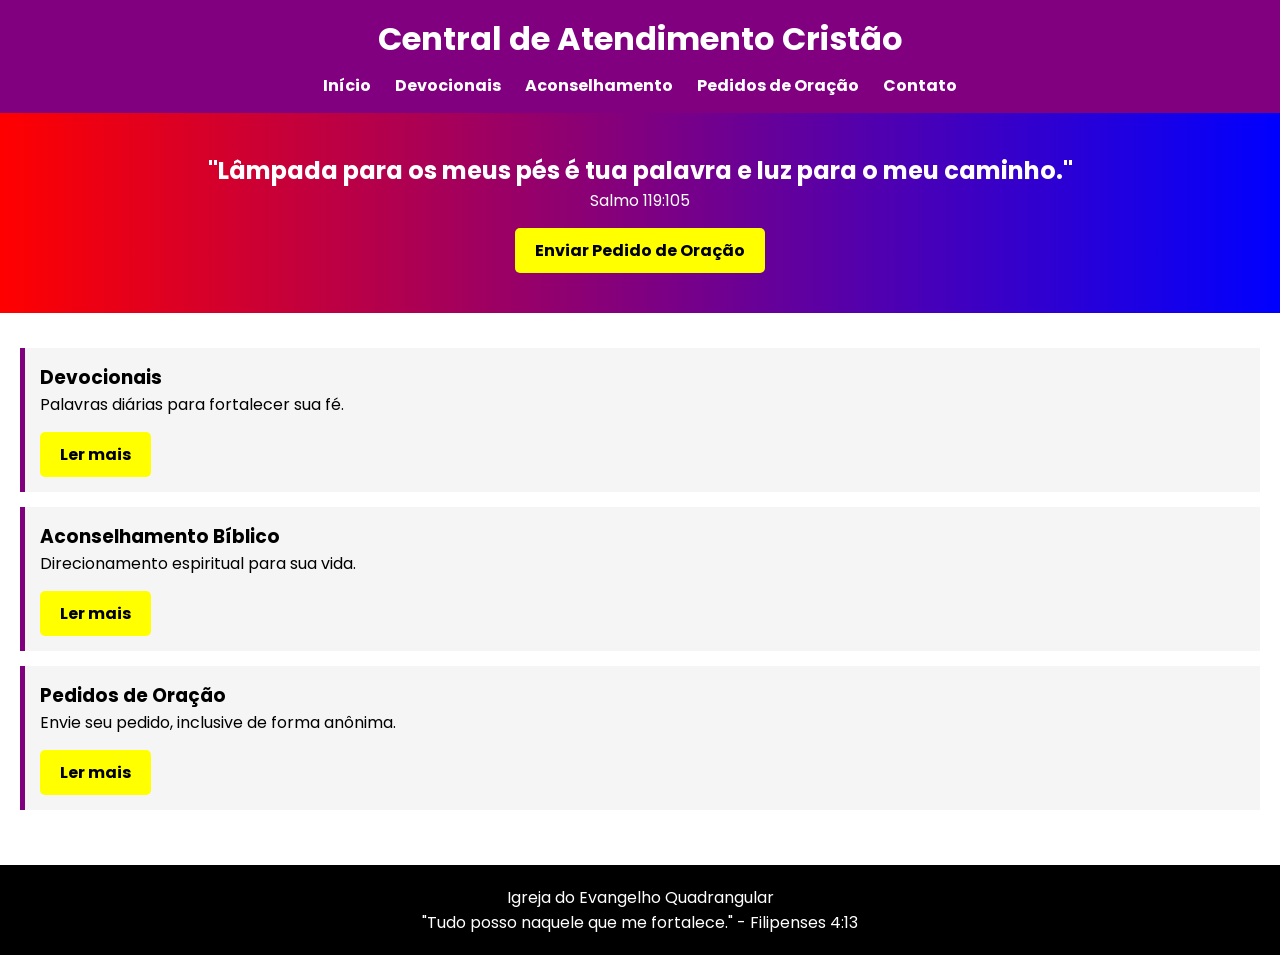
==== index.html @ e1ce6c6e "central de atendimento cristão" ====
<!DOCTYPE html>
<html lang="pt-br">
<head>
<meta charset="UTF-8">
<title>Central de Atendimento Cristão</title>
<link rel="stylesheet" href="style.css">
<link href="https://fonts.googleapis.com/css2?family=Poppins&display=swap" rel="stylesheet">
</head>

<body>

<header>
  <h1>Central de Atendimento Cristão</h1>
  <nav>
    <a href="index.html">Início</a>
    <a href="devocionais.html">Devocionais</a>
    <a href="aconselhamento.html">Aconselhamento</a>
    <a href="oracao.html">Pedidos de Oração</a>
    <a href="contato.html">Contato</a>
  </nav>
</header>

<section class="hero">
  <h2>"Lâmpada para os meus pés é tua palavra e luz para o meu caminho."</h2>
  <p>Salmo 119:105</p>
  <a href="oracao.html" class="btn">Enviar Pedido de Oração</a>
</section>

<div class="container">

  <div class="card">
    <h3>Devocionais</h3>
    <p>Palavras diárias para fortalecer sua fé.</p>
    <a href="devocionais.html" class="btn">Ler mais</a>
  </div>

  <div class="card">
    <h3>Aconselhamento Bíblico</h3>
    <p>Direcionamento espiritual para sua vida.</p>
    <a href="aconselhamento.html" class="btn">Ler mais</a>
  </div>

  <div class="card">
    <h3>Pedidos de Oração</h3>
    <p>Envie seu pedido, inclusive de forma anônima.</p>
    <a href="oracao.html" class="btn">Ler mais</a>
  </div>

</div>

<footer>
  <p>Igreja do Evangelho Quadrangular</p>
  <p>"Tudo posso naquele que me fortalece." - Filipenses 4:13</p>
</footer>

</body>
</html>
---- style.css ----
* {
  margin: 0;
  padding: 0;
  box-sizing: border-box;
  font-family: 'Poppins', sans-serif;
}

body {
  background-color: #ffffff;
  color: #000;
}

header {
  background: purple;
  padding: 15px;
  text-align: center;
}

header h1 {
  color: white;
}

nav {
  margin-top: 10px;
}

nav a {
  color: white;
  margin: 0 10px;
  text-decoration: none;
  font-weight: bold;
}

nav a:hover {
  text-decoration: underline;
}

.container {
  padding: 20px;
}

.hero {
  background: linear-gradient(to right, red, purple, blue);
  color: white;
  padding: 40px 20px;
  text-align: center;
}

.btn {
  display: inline-block;
  background: yellow;
  color: black;
  padding: 10px 20px;
  margin-top: 15px;
  text-decoration: none;
  font-weight: bold;
  border-radius: 5px;
}

.btn:hover {
  background: gold;
}

.card {
  background: #f5f5f5;
  padding: 15px;
  margin: 15px 0;
  border-left: 5px solid purple;
}

footer {
  background: black;
  color: white;
  text-align: center;
  padding: 20px;
  margin-top: 20px;
}

/* Responsivo */
@media (max-width: 768px) {
  nav {
    display: flex;
    flex-direction: column;
  }

  nav a {
    margin: 5px 0;
  }
}
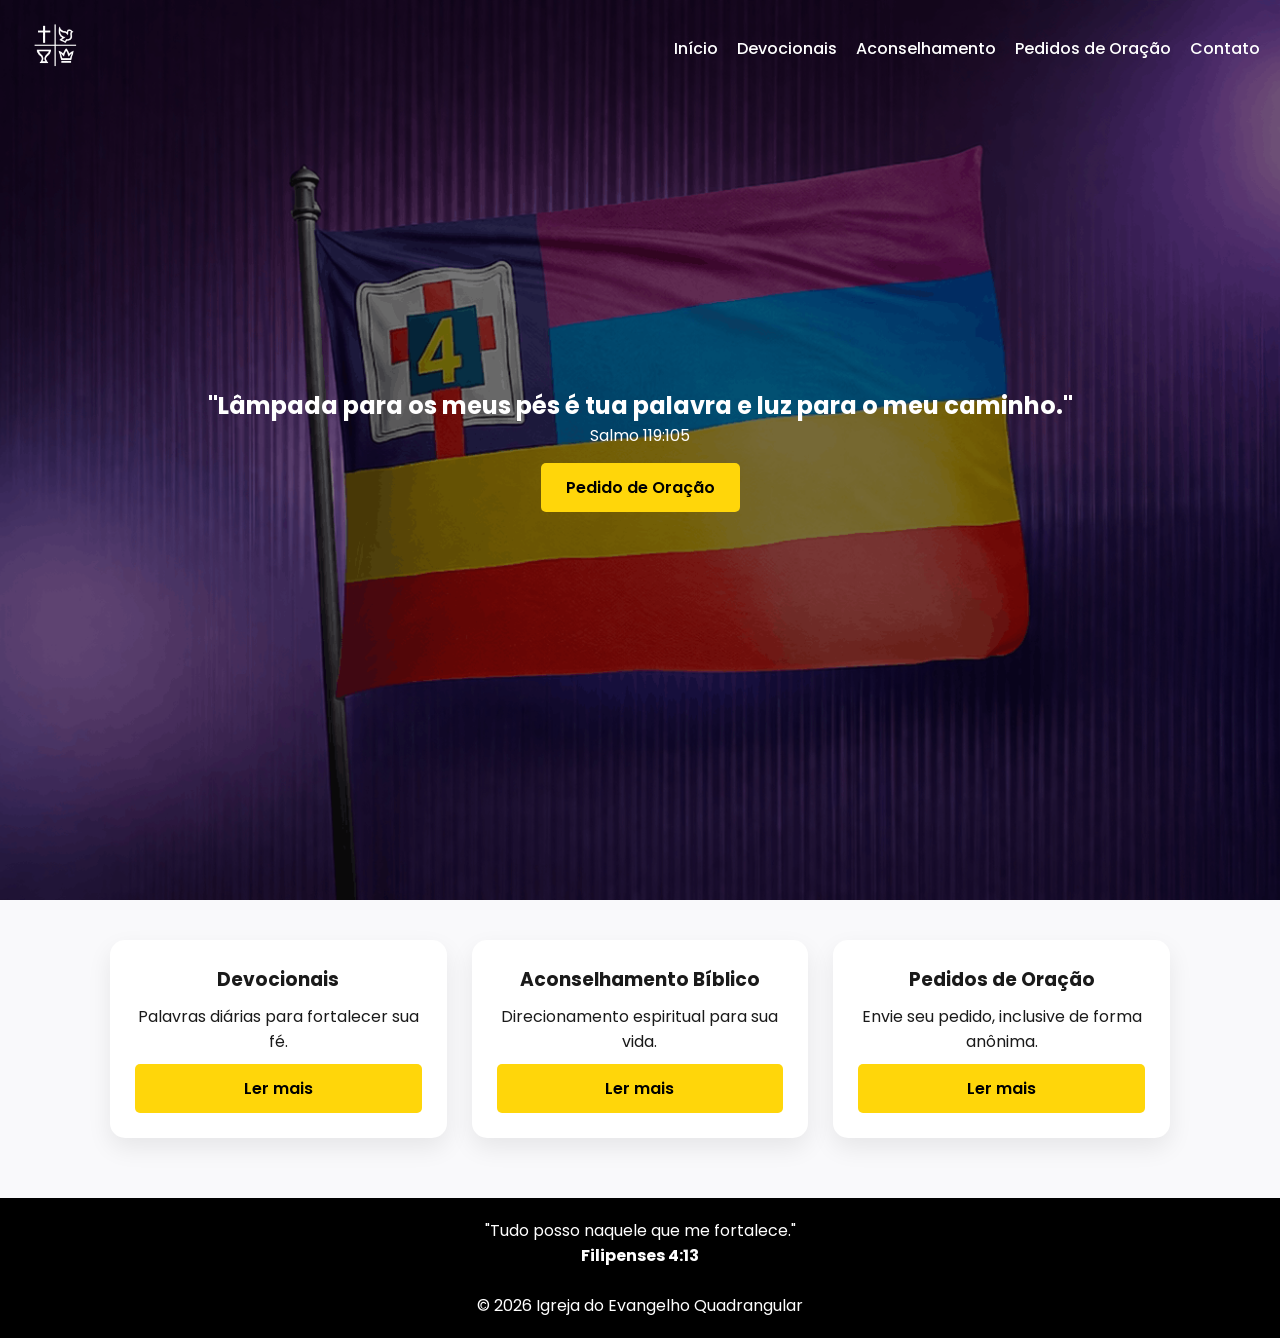
==== commit 743ef21d: "atualização" ====
--- a/index.html
+++ b/index.html
@@ -10,7 +10,11 @@
 <body>
 
 <header>
-  <h1>Central de Atendimento Cristão</h1>
+  <div class="logo">
+    <a href="index.html">
+      <img src="imagens/logo-quadrangular.png" alt="Logo da Igreja">
+    </a>
+</div>
   <nav>
     <a href="index.html">Início</a>
     <a href="devocionais.html">Devocionais</a>
@@ -23,34 +27,45 @@
 <section class="hero">
   <h2>"Lâmpada para os meus pés é tua palavra e luz para o meu caminho."</h2>
   <p>Salmo 119:105</p>
-  <a href="oracao.html" class="btn">Enviar Pedido de Oração</a>
+  <a href="oracao.html" class="btn">Pedido de Oração</a>
 </section>
 
 <div class="container">
 
-  <div class="card">
-    <h3>Devocionais</h3>
-    <p>Palavras diárias para fortalecer sua fé.</p>
-    <a href="devocionais.html" class="btn">Ler mais</a>
-  </div>
+  <div class="cards">
 
-  <div class="card">
-    <h3>Aconselhamento Bíblico</h3>
-    <p>Direcionamento espiritual para sua vida.</p>
-    <a href="aconselhamento.html" class="btn">Ler mais</a>
-  </div>
+    <div class="card">
+      <h3>Devocionais</h3>
+      <p>Palavras diárias para fortalecer sua fé.</p>
+      <a href="devocionais.html" class="btn">Ler mais</a>
+    </div>
 
-  <div class="card">
-    <h3>Pedidos de Oração</h3>
-    <p>Envie seu pedido, inclusive de forma anônima.</p>
-    <a href="oracao.html" class="btn">Ler mais</a>
+    <div class="card">
+      <h3>Aconselhamento Bíblico</h3>
+      <p>Direcionamento espiritual para sua vida.</p>
+      <a href="aconselhamento.html" class="btn">Ler mais</a>
+    </div>
+
+    <div class="card">
+      <h3>Pedidos de Oração</h3>
+      <p>Envie seu pedido, inclusive de forma anônima.</p>
+      <a href="oracao.html" class="btn">Ler mais</a>
+    </div>
+
   </div>
 
 </div>
 
 <footer>
-  <p>Igreja do Evangelho Quadrangular</p>
-  <p>"Tudo posso naquele que me fortalece." - Filipenses 4:13</p>
+  <div class="footer-col">
+      <p>"Tudo posso naquele que me fortalece." <br><strong>Filipenses 4:13</strong></p>
+    </div>
+</div>
+<br>
+
+  <div class="footer-bottom">
+    <p>© 2026 Igreja do Evangelho Quadrangular</p>
+  </div>
 </footer>
 
 </body>
--- a/style.css
+++ b/style.css
@@ -1,3 +1,13 @@
+@charset "UTF-8";
+
+:root {
+  --cor-primaria: #6C3BFF;
+  --cor-secundaria: #9D4EDD;
+  --cor-fundo: #F9F9FB;
+  --cor-texto: #1A1A1A;
+  --cor-branco: #FFFFFF;
+  --cor-destaque: #FFD60A;
+}
 * {
   margin: 0;
   padding: 0;
@@ -6,49 +16,94 @@
 }
 
 body {
-  background-color: #ffffff;
-  color: #000;
+  background-color: var(--cor-fundo);
+  color: var(--cor-texto);
+}
+
+.topo {
+  background: linear-gradient(135deg, var(--cor-primaria), var(--cor-secundaria));
+  color: white;
+  text-align: center;
+  padding: 80px 20px 40px;
+}
+
+.header-interno {
+  position: relative;
+  background: var(--cor-primaria);
+  color: white;
 }
 
 header {
-  background: purple;
-  padding: 15px;
-  text-align: center;
-}
-
-header h1 {
-  color: white;
+  position: absolute;
+  top: 0;
+  width: 100%;
+  padding: 10px 20px;
+
+  display: flex;
+  justify-content: space-between;
+  align-items: center;
+
+  background: transparent;
+  color: white;
+  z-index: 3;
+}
+
+
+.logo img {
+  height: 70px;
+  object-fit: contain;
+  filter: brightness(0) invert(1);
 }
 
 nav {
   margin-top: 10px;
+  position: relative;
+  top: -5px;
 }
 
 nav a {
   color: white;
-  margin: 0 10px;
+  margin-left: 15px;
   text-decoration: none;
-  font-weight: bold;
+  font-weight: 500;
+  transition: 0.3s;
 }
 
 nav a:hover {
-  text-decoration: underline;
-}
-
-.container {
-  padding: 20px;
-}
+  color: #FFD60A;
+}
+
+
 
 .hero {
-  background: linear-gradient(to right, red, purple, blue);
-  color: white;
-  padding: 40px 20px;
-  text-align: center;
+  height: 100vh;
+  background: url('imagens/cabecalho.png') center/cover no-repeat;
+  display: flex;
+  flex-direction: column;
+  justify-content: center;
+  align-items: center;
+  text-align: center;
+  position: relative;
+  color: white;
+}
+
+.hero::after {
+  content: "";
+  position: absolute;
+  inset: 0;
+  background: rgba(0, 0, 0, 0.5);
+}
+
+.hero h2,
+.hero p,
+.hero .btn {
+  position: relative;
+  z-index: 2;
 }
 
 .btn {
   display: inline-block;
-  background: yellow;
+  background: var(--cor-destaque);
   color: black;
   padding: 10px 20px;
   margin-top: 15px;
@@ -61,11 +116,75 @@
   background: gold;
 }
 
+.container {
+  max-width: 1100px;
+  margin: auto;
+  padding: 40px 20px;
+}
+
 .card {
-  background: #f5f5f5;
-  padding: 15px;
-  margin: 15px 0;
-  border-left: 5px solid purple;
+  background: white;
+  padding: 25px;
+  border-radius: 15px;
+  text-align: center;
+
+  display: flex;
+  flex-direction: column;
+  justify-content: space-between; /* SEGREDO 🔥 */
+
+  height: 100%;
+  box-shadow: 0 10px 25px rgba(0, 0, 0, 0.08);
+}
+
+.card .btn {
+  margin-top: auto;
+}
+
+.btn {
+  display: inline-block;
+  background: #FFD60A;
+  color: #000;
+  padding: 12px 25px;
+  margin-top: 15px;
+  text-decoration: none;
+  font-weight: 600;
+
+  position: relative;
+  overflow: hidden;
+
+  transition: all 0.3s ease;
+}
+
+.btn:hover {
+  transform: translateY(-3px);
+  background: #ffc300;
+  box-shadow: 0 10px 20px rgba(0,0,0,0.2);
+}
+
+.btn::after {
+  content: "";
+  position: absolute;
+  top: 0;
+  left: -100%;
+  width: 100%;
+  height: 100%;
+  background: linear-gradient(120deg, transparent, rgba(255,255,255,0.6), transparent);
+  transition: 0.5s;
+}
+
+.btn:hover::after {
+  left: 100%;
+}
+
+.card p {
+  margin: 10px 0;
+}
+
+.cards {
+  display: grid;
+  grid-template-columns: repeat(3, 1fr);
+  gap: 25px;
+  
 }
 
 footer {
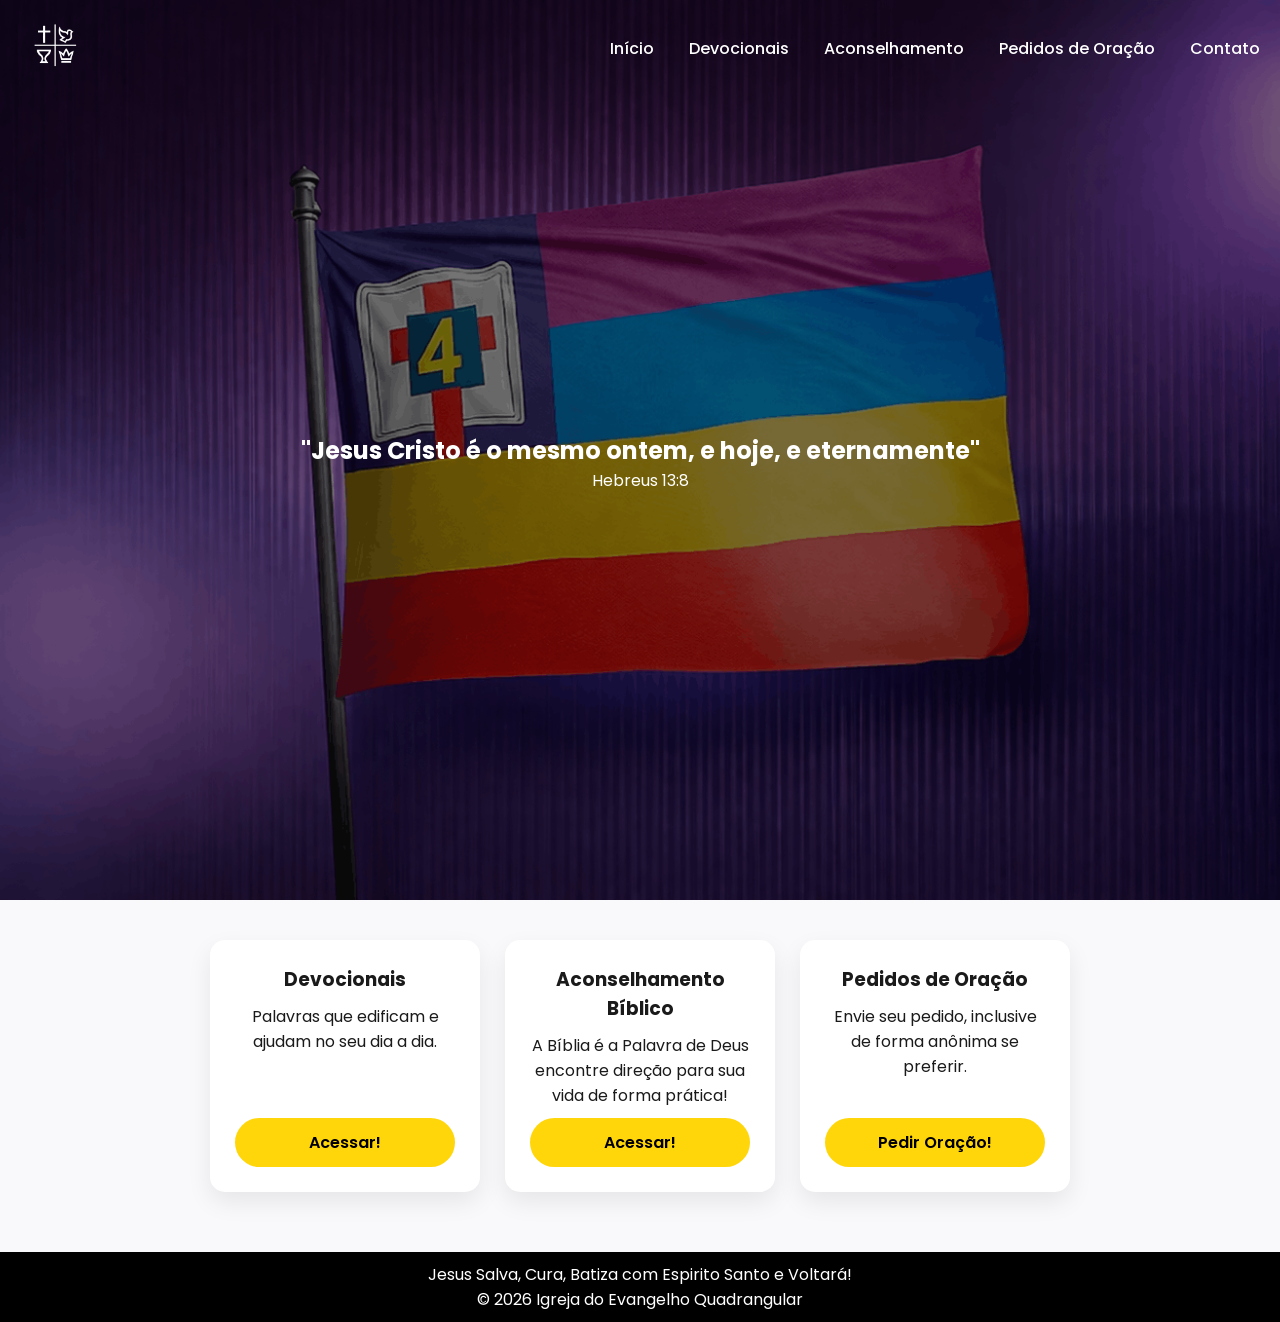
==== commit abb550db: "atualização" ====
--- a/index.html
+++ b/index.html
@@ -25,9 +25,10 @@
 </header>
 
 <section class="hero">
-  <h2>"Lâmpada para os meus pés é tua palavra e luz para o meu caminho."</h2>
-  <p>Salmo 119:105</p>
-  <a href="oracao.html" class="btn">Pedido de Oração</a>
+  <br>
+  <h2>"Jesus Cristo é o mesmo ontem, e hoje, e eternamente"</h2>
+  <p>Hebreus 13:8</p>
+  <!--<a href="oracao.html" class="btn">Pedido de Oração</a>-->
 </section>
 
 <div class="container">
@@ -36,20 +37,20 @@
 
     <div class="card">
       <h3>Devocionais</h3>
-      <p>Palavras diárias para fortalecer sua fé.</p>
-      <a href="devocionais.html" class="btn">Ler mais</a>
+      <p>Palavras que edificam e ajudam no seu dia a dia.</p>
+      <a href="devocionais.html" class="btn">Acessar!</a>
     </div>
 
     <div class="card">
       <h3>Aconselhamento Bíblico</h3>
-      <p>Direcionamento espiritual para sua vida.</p>
-      <a href="aconselhamento.html" class="btn">Ler mais</a>
+      <p>A Bíblia é a Palavra de Deus encontre direção para sua vida de forma prática!</p>
+      <a href="aconselhamento.html" class="btn">Acessar!</a>
     </div>
 
     <div class="card">
       <h3>Pedidos de Oração</h3>
-      <p>Envie seu pedido, inclusive de forma anônima.</p>
-      <a href="oracao.html" class="btn">Ler mais</a>
+      <p>Envie seu pedido, inclusive de forma anônima se preferir.</p>
+      <a href="oracao.html" class="btn">Pedir Oração!</a>
     </div>
 
   </div>
@@ -58,14 +59,9 @@
 
 <footer>
   <div class="footer-col">
-      <p>"Tudo posso naquele que me fortalece." <br><strong>Filipenses 4:13</strong></p>
+      <p>Jesus Salva, Cura, Batiza com Espirito Santo e Voltará!</p>
+      <p>© 2026 Igreja do Evangelho Quadrangular</p>
     </div>
-</div>
-<br>
-
-  <div class="footer-bottom">
-    <p>© 2026 Igreja do Evangelho Quadrangular</p>
-  </div>
 </footer>
 
 </body>
--- a/style.css
+++ b/style.css
@@ -1,5 +1,6 @@
 @charset "UTF-8";
 
+/* ================= CORES ================= */
 :root {
   --cor-primaria: #6C3BFF;
   --cor-secundaria: #9D4EDD;
@@ -8,6 +9,8 @@
   --cor-branco: #FFFFFF;
   --cor-destaque: #FFD60A;
 }
+
+/* ================= RESET ================= */
 * {
   margin: 0;
   padding: 0;
@@ -20,20 +23,8 @@
   color: var(--cor-texto);
 }
 
-.topo {
-  background: linear-gradient(135deg, var(--cor-primaria), var(--cor-secundaria));
-  color: white;
-  text-align: center;
-  padding: 80px 20px 40px;
-}
-
-.header-interno {
-  position: relative;
-  background: var(--cor-primaria);
-  color: white;
-}
-
-header {
+/* ================= HEADER ================= */
+header{
   position: absolute;
   top: 0;
   width: 100%;
@@ -47,7 +38,6 @@
   color: white;
   z-index: 3;
 }
-
 
 .logo img {
   height: 70px;
@@ -56,9 +46,9 @@
 }
 
 nav {
-  margin-top: 10px;
-  position: relative;
-  top: -5px;
+  display: flex;
+  align-items: center;
+  gap: 20px; /*melhor que margin */
 }
 
 nav a {
@@ -70,18 +60,19 @@
 }
 
 nav a:hover {
-  color: #FFD60A;
-}
-
-
-
+  color: var(--cor-destaque);
+}
+
+/* ================= HERO (HOME) ================= */
 .hero {
   height: 100vh;
   background: url('imagens/cabecalho.png') center/cover no-repeat;
+
   display: flex;
   flex-direction: column;
   justify-content: center;
   align-items: center;
+
   text-align: center;
   position: relative;
   color: white;
@@ -101,25 +92,79 @@
   z-index: 2;
 }
 
-.btn {
-  display: inline-block;
-  background: var(--cor-destaque);
-  color: black;
-  padding: 10px 20px;
-  margin-top: 15px;
-  text-decoration: none;
-  font-weight: bold;
-  border-radius: 5px;
-}
-
-.btn:hover {
-  background: gold;
-}
-
+/* ================= TOPO DAS PÁGINAS ================= */
+.topo-devocional,
+.topo-aconselhamento,
+.topo-oracao,
+.topo-contato {
+  height: 100vh;
+
+  display: flex;
+  flex-direction: column;
+  justify-content: center;
+  align-items: center;
+
+  text-align: center;
+  color: white;
+  position: relative;
+}
+
+/* imagens individuais */
+.topo-devocional {
+  background: url('imagens/cruz.png') center 35% / cover no-repeat;
+}
+
+.topo-aconselhamento {
+  background: url('imagens/pomba.png') center 33% / cover no-repeat;
+}
+
+.topo-oracao {
+  background: url('imagens/calice.png') center 60% / cover no-repeat;
+}
+
+.topo-contato {
+  background: url('imagens/coroa.png') center 80% / cover no-repeat;
+}
+
+/* overlay padrão */
+.topo-devocional::after,
+.topo-aconselhamento::after,
+.topo-oracao::after,
+.topo-contato::after {
+  content: "";
+  position: absolute;
+  inset: 0;
+  background: rgba(0, 0, 0, 0.678);
+}
+
+/* texto por cima */
+.topo-devocional h1,
+.topo-devocional p,
+.topo-aconselhamento h1,
+.topo-aconselhamento p,
+.topo-oracao h1,
+.topo-oracao p,
+.topo-contato h1,
+.topo-contato p {
+  position: relative;
+  z-index: 2;
+}
+
+/* ================= CONTAINER ================= */
 .container {
-  max-width: 1100px;
+  max-width: 900px;
   margin: auto;
   padding: 40px 20px;
+}
+
+
+
+
+/* ================= CARDS ================= */
+.cards {
+  display: grid;
+  grid-template-columns: repeat(3, 1fr);
+  gap: 25px;
 }
 
 .card {
@@ -130,24 +175,34 @@
 
   display: flex;
   flex-direction: column;
-  justify-content: space-between; /* SEGREDO 🔥 */
+  justify-content: space-between;
 
   height: 100%;
   box-shadow: 0 10px 25px rgba(0, 0, 0, 0.08);
 }
 
+.card p {
+  margin: 10px 0;
+}
+
 .card .btn {
   margin-top: auto;
 }
 
+.oracao-conteudo,.contato-conteudo {
+  text-align: center;
+}
+
+/* ================= BOTÃO ================= */
 .btn {
   display: inline-block;
-  background: #FFD60A;
+  background: var(--cor-destaque);
   color: #000;
   padding: 12px 25px;
   margin-top: 15px;
   text-decoration: none;
   font-weight: 600;
+  border-radius: 30px;
 
   position: relative;
   overflow: hidden;
@@ -176,26 +231,16 @@
   left: 100%;
 }
 
-.card p {
-  margin: 10px 0;
-}
-
-.cards {
-  display: grid;
-  grid-template-columns: repeat(3, 1fr);
-  gap: 25px;
-  
-}
-
+/* ================= FOOTER ================= */
 footer {
   background: black;
   color: white;
   text-align: center;
-  padding: 20px;
+  padding: 10px;
   margin-top: 20px;
 }
 
-/* Responsivo */
+/* ================= RESPONSIVO ================= */
 @media (max-width: 768px) {
   nav {
     display: flex;
@@ -205,4 +250,8 @@
   nav a {
     margin: 5px 0;
   }
+
+  .cards {
+    grid-template-columns: 1fr;
+  }
 }
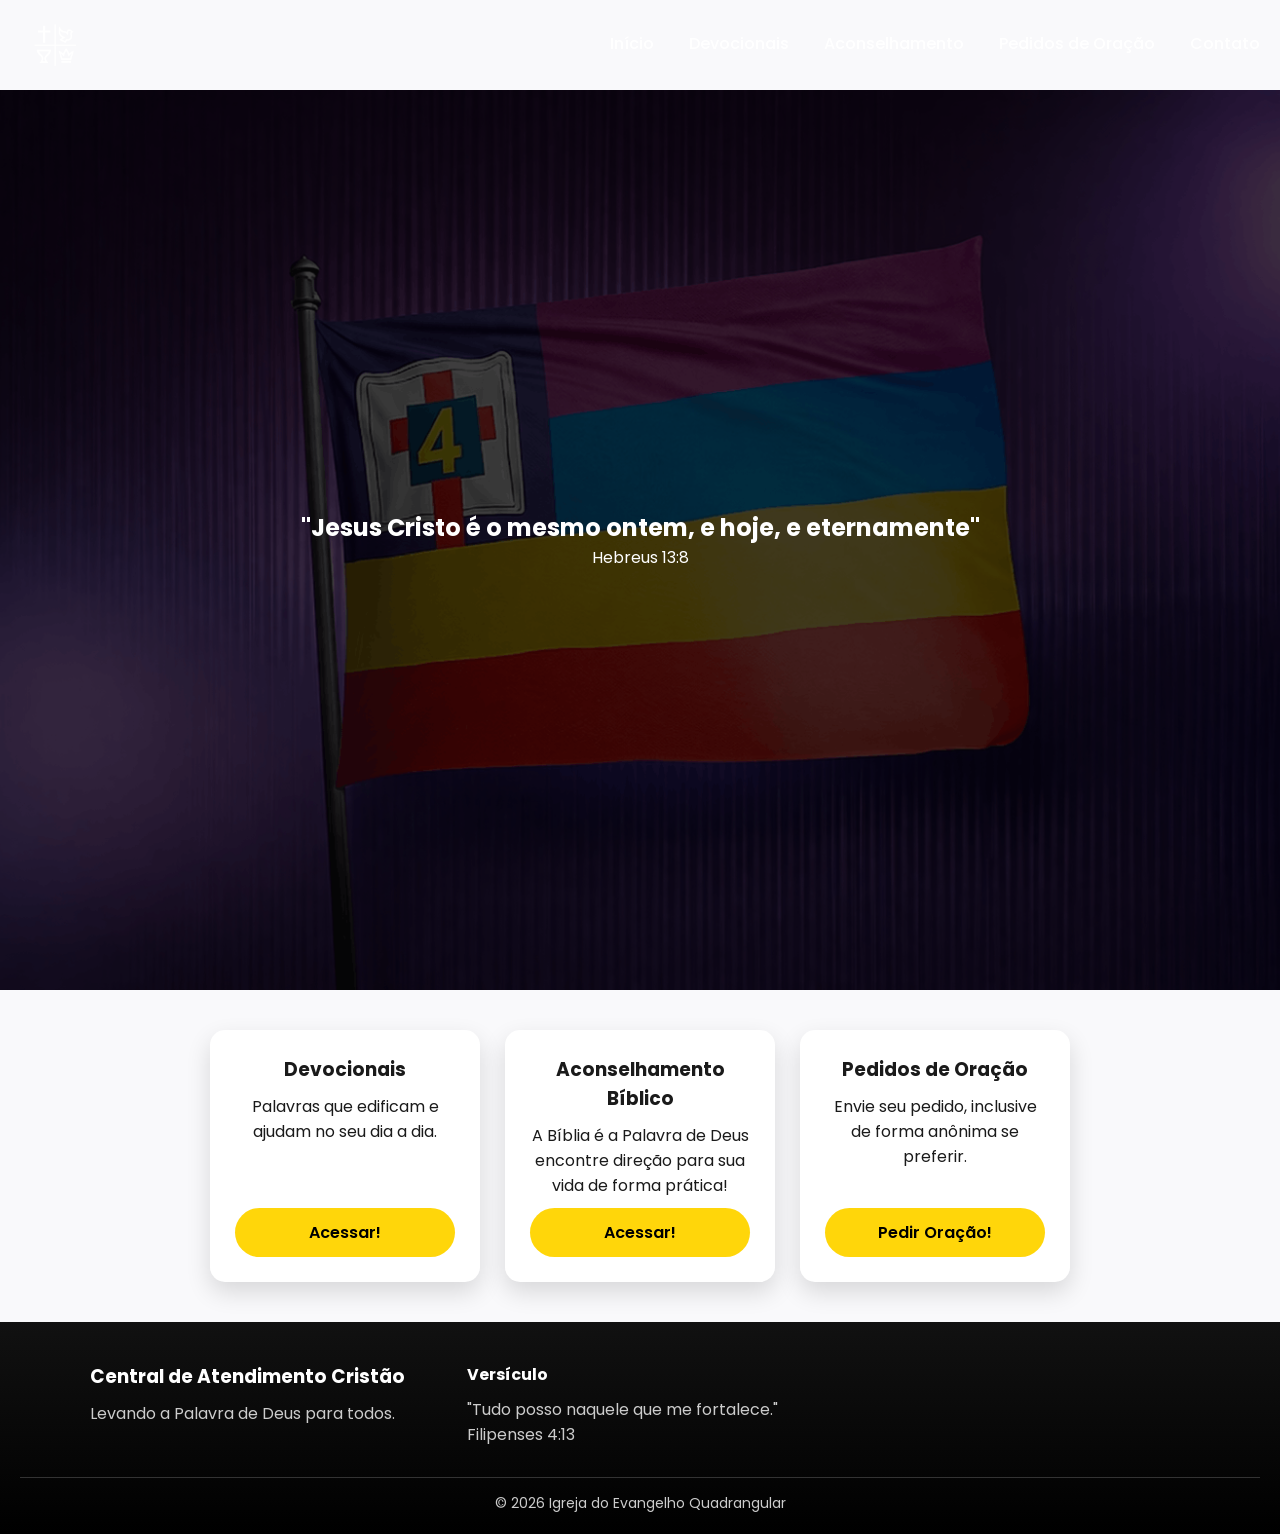
==== commit 0153aa94: "atualização" ====
--- a/index.html
+++ b/index.html
@@ -7,14 +7,14 @@
 <link href="https://fonts.googleapis.com/css2?family=Poppins&display=swap" rel="stylesheet">
 </head>
 
-<body>
+<body class="pagina-home">
 
 <header>
   <div class="logo">
     <a href="index.html">
       <img src="imagens/logo-quadrangular.png" alt="Logo da Igreja">
     </a>
-</div>
+  </div>
   <nav>
     <a href="index.html">Início</a>
     <a href="devocionais.html">Devocionais</a>
@@ -25,14 +25,13 @@
 </header>
 
 <section class="hero">
-  <br>
-  <h2>"Jesus Cristo é o mesmo ontem, e hoje, e eternamente"</h2>
-  <p>Hebreus 13:8</p>
-  <!--<a href="oracao.html" class="btn">Pedido de Oração</a>-->
+  <div class="topo-texto">
+    <h2>"Jesus Cristo é o mesmo ontem, e hoje, e eternamente"</h2>
+    <p>Hebreus 13:8</p>
+  </div>
 </section>
 
 <div class="container">
-
   <div class="cards">
 
     <div class="card">
@@ -54,15 +53,29 @@
     </div>
 
   </div>
-
 </div>
 
-<footer>
-  <div class="footer-col">
-      <p>Jesus Salva, Cura, Batiza com Espirito Santo e Voltará!</p>
-      <p>© 2026 Igreja do Evangelho Quadrangular</p>
+<footer class="footer">
+
+  <div class="footer-container">
+
+    <div class="footer-col">
+      <h3>Central de Atendimento Cristão</h3>
+      <p>Levando a Palavra de Deus para todos.</p>
     </div>
-</footer>
+
+    <div class="footer-col">
+      <h4>Versículo</h4>
+      <p>"Tudo posso naquele que me fortalece." <br> Filipenses 4:13</p>
+    </div>
+
+  </div>
+
+  <div class="footer-bottom">
+    <p>© 2026 Igreja do Evangelho Quadrangular</p>
+
+    </footer>
+
 
 </body>
 </html>
--- a/style.css
+++ b/style.css
@@ -21,6 +21,7 @@
 body {
   background-color: var(--cor-fundo);
   color: var(--cor-texto);
+  padding-top: 90px; /* Header fixo */
 }
 
 /* ================= HEADER ================= */
@@ -29,11 +30,9 @@
   top: 0;
   width: 100%;
   padding: 10px 20px;
-
   display: flex;
   justify-content: space-between;
   align-items: center;
-
   background: transparent;
   color: white;
   z-index: 3;
@@ -48,7 +47,9 @@
 nav {
   display: flex;
   align-items: center;
-  gap: 20px; /*melhor que margin */
+  gap: 20px;
+  position: relative;
+  top: -5px;
 }
 
 nav a {
@@ -63,70 +64,23 @@
   color: var(--cor-destaque);
 }
 
-/* ================= HERO (HOME) ================= */
-.hero {
-  height: 100vh;
-  background: url('imagens/cabecalho.png') center/cover no-repeat;
-
-  display: flex;
-  flex-direction: column;
-  justify-content: center;
-  align-items: center;
-
-  text-align: center;
-  position: relative;
-  color: white;
-}
-
-.hero::after {
-  content: "";
-  position: absolute;
-  inset: 0;
-  background: rgba(0, 0, 0, 0.5);
-}
-
-.hero h2,
-.hero p,
-.hero .btn {
-  position: relative;
-  z-index: 2;
-}
-
-/* ================= TOPO DAS PÁGINAS ================= */
+/* ================= HERO / TOPO ================= */
+.hero,
 .topo-devocional,
 .topo-aconselhamento,
 .topo-oracao,
 .topo-contato {
   height: 100vh;
-
   display: flex;
   flex-direction: column;
   justify-content: center;
   align-items: center;
-
-  text-align: center;
-  color: white;
-  position: relative;
-}
-
-/* imagens individuais */
-.topo-devocional {
-  background: url('imagens/cruz.png') center 35% / cover no-repeat;
-}
-
-.topo-aconselhamento {
-  background: url('imagens/pomba.png') center 33% / cover no-repeat;
-}
-
-.topo-oracao {
-  background: url('imagens/calice.png') center 60% / cover no-repeat;
-}
-
-.topo-contato {
-  background: url('imagens/coroa.png') center 80% / cover no-repeat;
-}
-
-/* overlay padrão */
+  text-align: center;
+  position: relative;
+  color: white;
+}
+
+.hero::after,
 .topo-devocional::after,
 .topo-aconselhamento::after,
 .topo-oracao::after,
@@ -134,21 +88,20 @@
   content: "";
   position: absolute;
   inset: 0;
-  background: rgba(0, 0, 0, 0.678);
-}
-
-/* texto por cima */
-.topo-devocional h1,
-.topo-devocional p,
-.topo-aconselhamento h1,
-.topo-aconselhamento p,
-.topo-oracao h1,
-.topo-oracao p,
-.topo-contato h1,
-.topo-contato p {
+  background: rgba(0, 0, 0, 0.733);
+}
+
+.topo-texto {
   position: relative;
   z-index: 2;
 }
+
+/* Backgrounds específicos */
+.hero { background: url('imagens/cabecalho.png') center/cover no-repeat; }
+.topo-devocional { background: url('imagens/cruz.png') center 35% / cover no-repeat; }
+.topo-aconselhamento { background: url('imagens/pomba.png') center 33% / cover no-repeat; }
+.topo-oracao { background: url('imagens/calice.png') center 60% / cover no-repeat; }
+.topo-contato { background: url('imagens/coroa.png') center 80% / cover no-repeat; }
 
 /* ================= CONTAINER ================= */
 .container {
@@ -157,14 +110,12 @@
   padding: 40px 20px;
 }
 
-
-
-
 /* ================= CARDS ================= */
 .cards {
   display: grid;
   grid-template-columns: repeat(3, 1fr);
   gap: 25px;
+  
 }
 
 .card {
@@ -172,13 +123,22 @@
   padding: 25px;
   border-radius: 15px;
   text-align: center;
-
+  box-shadow: 0 10px 25px rgba(0, 0, 0, 0.137);
+  transition: 0.3s;
   display: flex;
   flex-direction: column;
-  justify-content: space-between;
-
+  justify-content: space-between; 
   height: 100%;
-  box-shadow: 0 10px 25px rgba(0, 0, 0, 0.08);
+}
+
+.card:hover {
+  transform: translateY(-5px);
+}
+
+@media (max-width: 900px) {
+  .cards {
+    grid-template-columns: 1fr;
+  }
 }
 
 .card p {
@@ -189,7 +149,8 @@
   margin-top: auto;
 }
 
-.oracao-conteudo,.contato-conteudo {
+.oracao-conteudo,
+.contato-conteudo {
   text-align: center;
 }
 
@@ -203,10 +164,8 @@
   text-decoration: none;
   font-weight: 600;
   border-radius: 30px;
-
   position: relative;
   overflow: hidden;
-
   transition: all 0.3s ease;
 }
 
@@ -231,27 +190,40 @@
   left: 100%;
 }
 
-/* ================= FOOTER ================= */
-footer {
-  background: black;
-  color: white;
-  text-align: center;
-  padding: 10px;
-  margin-top: 20px;
-}
-
-/* ================= RESPONSIVO ================= */
+.footer {
+  background: #111;
+  color: #ccc;
+  padding: 40px 20px 20px;
+  background: linear-gradient(180deg, #111, #000);
+}
+
+.footer-container {
+  max-width: 1100px;
+  margin: auto;
+  display: grid;
+  grid-template-columns: repeat(3, 1fr);
+  gap: 30px;
+
+}
+
+.footer-col h3,
+.footer-col h4 {
+  color: white;
+  margin-bottom: 10px;
+}
+
+.footer-bottom {
+  text-align: center;
+  margin-top: 30px;
+  border-top: 1px solid #333;
+  padding-top: 15px;
+  font-size: 14px;
+}
+
 @media (max-width: 768px) {
-  nav {
-    display: flex;
-    flex-direction: column;
+  .footer-container {
+    grid-template-columns: 1fr;
+    text-align: center;
   }
-
-  nav a {
-    margin: 5px 0;
-  }
-
-  .cards {
-    grid-template-columns: 1fr;
-  }
-}+}
+
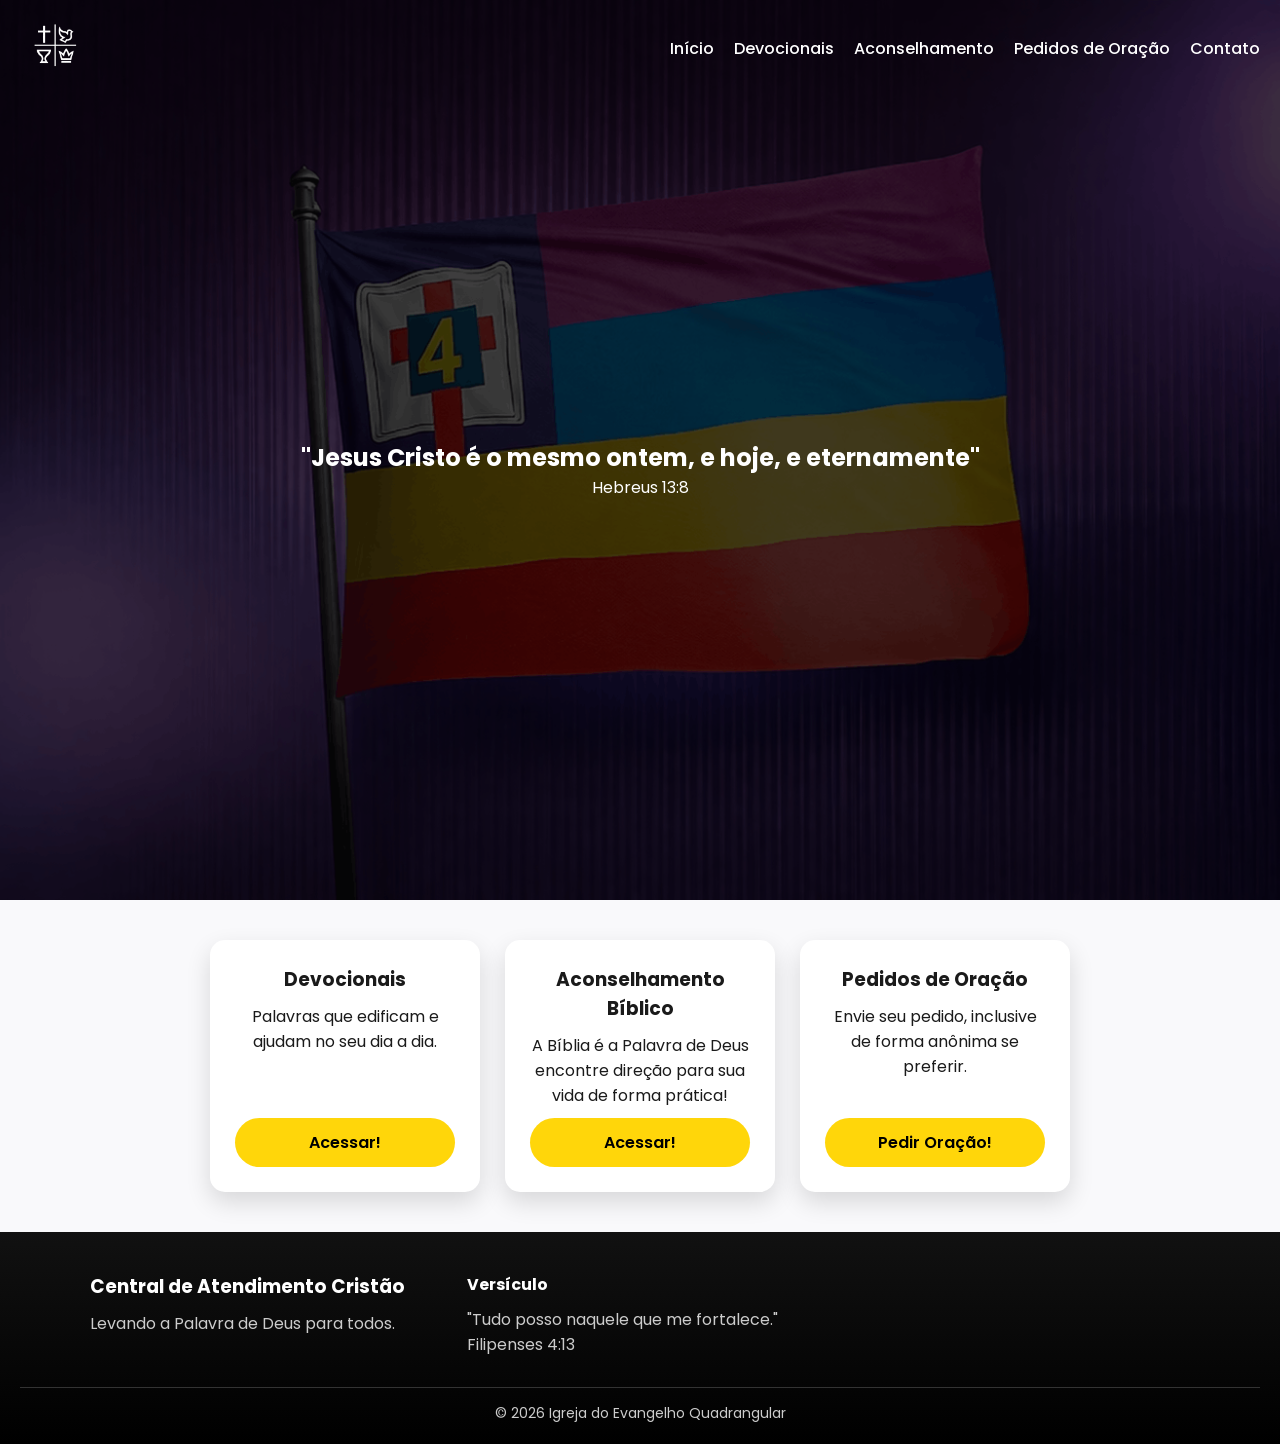
==== commit 9d0141c0: "atualização" ====
--- a/index.html
+++ b/index.html
@@ -15,7 +15,16 @@
       <img src="imagens/logo-quadrangular.png" alt="Logo da Igreja">
     </a>
   </div>
-  <nav>
+
+  <!-- checkbox escondido -->
+  <input type="checkbox" id="menu-toggle">
+
+  <!-- botão hamburguer -->
+  <label for="menu-toggle" class="menu-icon">
+    &#9776;
+  </label>
+
+  <nav class="menu">
     <a href="index.html">Início</a>
     <a href="devocionais.html">Devocionais</a>
     <a href="aconselhamento.html">Aconselhamento</a>
--- a/style.css
+++ b/style.css
@@ -21,7 +21,7 @@
 body {
   background-color: var(--cor-fundo);
   color: var(--cor-texto);
-  padding-top: 90px; /* Header fixo */
+  padding-top: 0px; /* Header fixo */
 }
 
 /* ================= HEADER ================= */
@@ -33,10 +33,11 @@
   display: flex;
   justify-content: space-between;
   align-items: center;
-  background: transparent;
+  background:transparent;
   color: white;
-  z-index: 3;
-}
+  z-index: 10;
+}
+
 
 .logo img {
   height: 70px;
@@ -49,12 +50,12 @@
   align-items: center;
   gap: 20px;
   position: relative;
-  top: -5px;
+
 }
 
 nav a {
   color: white;
-  margin-left: 15px;
+  margin-left: 0px;
   text-decoration: none;
   font-weight: 500;
   transition: 0.3s;
@@ -63,6 +64,13 @@
 nav a:hover {
   color: var(--cor-destaque);
 }
+
+
+
+  nav a {
+    margin: 0;
+  }
+
 
 /* ================= HERO / TOPO ================= */
 .hero,
@@ -71,6 +79,7 @@
 .topo-oracao,
 .topo-contato {
   height: 100vh;
+  padding: 100px 20px 60px;
   display: flex;
   flex-direction: column;
   justify-content: center;
@@ -78,6 +87,23 @@
   text-align: center;
   position: relative;
   color: white;
+  z-index: 1;
+}
+
+@media (max-width: 768px) {
+  .hero,
+  .topo-devocional,
+  .topo-aconselhamento,
+  .topo-oracao,
+  .topo-contato {
+    height: 60vh;
+  }
+}
+
+@media (max-width: 768px) {
+  .container {
+    padding: 20px 15px;
+  }
 }
 
 .hero::after,
@@ -94,6 +120,24 @@
 .topo-texto {
   position: relative;
   z-index: 2;
+}
+
+@media (max-width: 768px) {
+  .hero h2,
+  .topo-devocional h1,
+  .topo-aconselhamento h1,
+  .topo-oracao h1,
+  .topo-contato h1 {
+    font-size: 24px;
+  }
+
+  .hero p,
+  .topo-devocional p,
+  .topo-aconselhamento p,
+  .topo-oracao p,
+  .topo-contato p {
+    font-size: 14px;
+  }
 }
 
 /* Backgrounds específicos */
@@ -135,9 +179,10 @@
   transform: translateY(-5px);
 }
 
-@media (max-width: 900px) {
+@media (max-width: 768px) {
   .cards {
     grid-template-columns: 1fr;
+    gap: 15px;
   }
 }
 
@@ -227,3 +272,131 @@
   }
 }
 
+.filtro {
+  display: flex;
+  justify-content: center;
+  gap: 12px;
+  margin: 30px 0;
+  flex-wrap: wrap;
+}
+
+.filtro a {
+  text-decoration: none;
+  padding: 10px 20px;
+  border-radius: 25px;
+
+  background: transparent;
+  border: 2px solid var(--cor-destaque);
+  color: var(--cor-texto);
+
+  font-weight: 500;
+  transition: all 0.3s ease;
+  backdrop-filter: blur(5px);
+}
+
+/* hover */
+.filtro a:hover {
+  background: var(--cor-destaque);
+  color: #000;
+  transform: translateY(-2px);
+  box-shadow: 0 5px 15px rgba(0,0,0,0.15);
+}
+
+/* quando clicar (ativo) */
+.filtro a.ativo {
+  background: var(--cor-destaque);
+  color: #000;
+}
+
+.apagado {
+  display: none;
+}
+
+.categoria {
+  opacity: 1;
+  transform: translateY(0);
+  transition: all 0.4s ease;
+}
+
+/* quando vai sumir */
+.categoria.apagado {
+  opacity: 0;
+  transform: translateY(20px);
+  pointer-events: none;
+}
+
+.pagina-devocionais .cards {
+  align-items: start;
+}
+
+.pagina-devocionais .card {
+  height: auto;
+}
+
+.pagina-aconselhamento .cards {
+  align-items: start;
+}
+
+.pagina-aconselhamento .card {
+  height: auto;
+}
+@media (max-width: 768px) {
+  .hero,
+  .topo-devocional,
+  .topo-aconselhamento,
+  .topo-oracao,
+  .topo-contato {
+    padding-top: 40px;
+  }
+}
+/* esconder checkbox */
+#menu-toggle {
+  display: none;
+}
+
+/* ícone hamburguer */
+.menu-icon {
+  display: none;
+  font-size: 30px;
+  color: white;
+  cursor: pointer;
+}
+
+@media (max-width: 768px) {
+
+  /* mostrar botão */
+  .menu-icon {
+    display: block;
+  }
+
+  /* esconder menu inicialmente */
+  .menu {
+    position: absolute;
+    top: 80px;
+    right: 20px;
+    width: 220px;
+
+    background: rgba(0,0,0,0.95);
+    border-radius: 10px;
+
+    display: flex;
+    flex-direction: column;
+    align-items: center;
+
+    max-height: 0;
+    overflow: hidden;
+
+    transition: 0.3s ease;
+  }
+
+  .menu a {
+    padding: 15px;
+    width: 100%;
+    text-align: center;
+  }
+
+  /* QUANDO CLICAR */
+  #menu-toggle:checked ~ .menu {
+    max-height: 500px;
+  }
+}
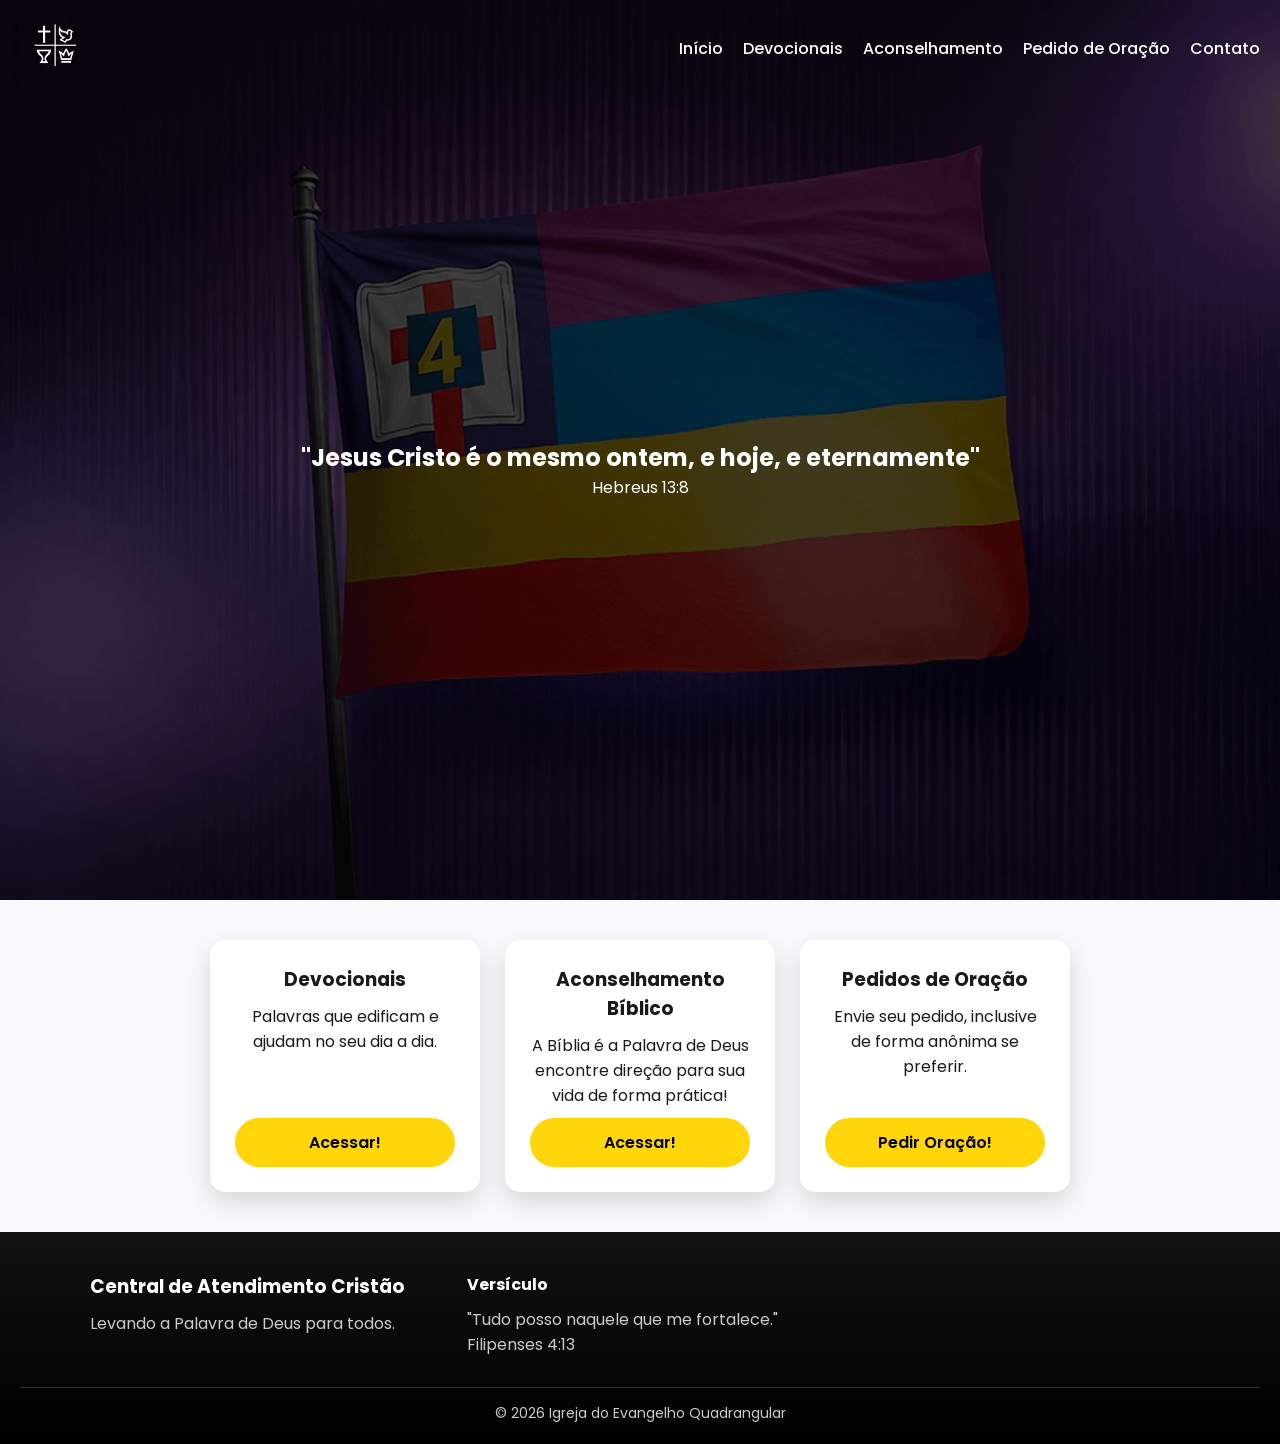
==== commit 394b68c1: "atualização" ====
--- a/index.html
+++ b/index.html
@@ -2,6 +2,7 @@
 <html lang="pt-br">
 <head>
 <meta charset="UTF-8">
+<meta name="viewport" content="width=device-width, initial-scale=1.0">
 <title>Central de Atendimento Cristão</title>
 <link rel="stylesheet" href="style.css">
 <link href="https://fonts.googleapis.com/css2?family=Poppins&display=swap" rel="stylesheet">
@@ -28,7 +29,7 @@
     <a href="index.html">Início</a>
     <a href="devocionais.html">Devocionais</a>
     <a href="aconselhamento.html">Aconselhamento</a>
-    <a href="oracao.html">Pedidos de Oração</a>
+    <a href="oracao.html">Pedido de Oração</a>
     <a href="contato.html">Contato</a>
   </nav>
 </header>
--- a/style.css
+++ b/style.css
@@ -399,4 +399,11 @@
   #menu-toggle:checked ~ .menu {
     max-height: 500px;
   }
+}
+
+.aconselhamento-box {
+  max-width: 800px;
+  margin: 40px auto; /* centraliza */
+  padding: 0 20px;   /* espaço lateral */
+  text-align: center;
 }
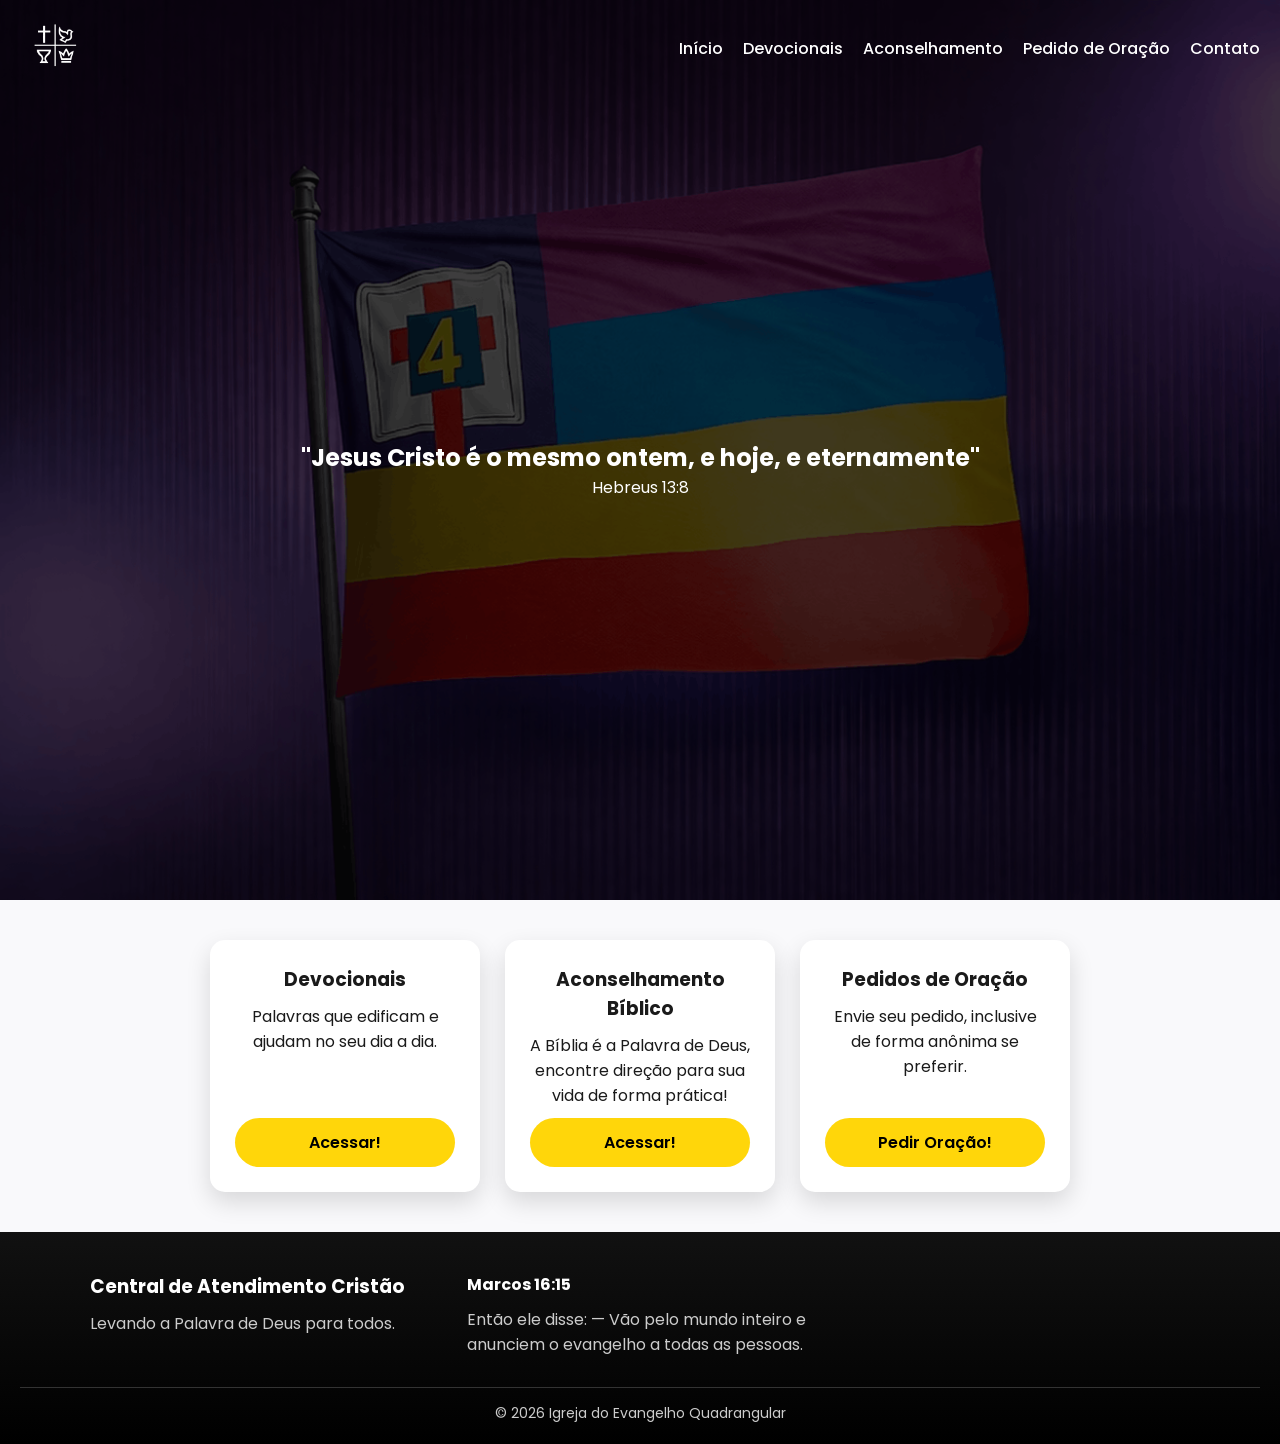
==== commit 52b8c5e2: "atualização" ====
--- a/index.html
+++ b/index.html
@@ -52,7 +52,7 @@
 
     <div class="card">
       <h3>Aconselhamento Bíblico</h3>
-      <p>A Bíblia é a Palavra de Deus encontre direção para sua vida de forma prática!</p>
+      <p>A Bíblia é a Palavra de Deus, encontre direção para sua vida de forma prática!</p>
       <a href="aconselhamento.html" class="btn">Acessar!</a>
     </div>
 
@@ -75,8 +75,8 @@
     </div>
 
     <div class="footer-col">
-      <h4>Versículo</h4>
-      <p>"Tudo posso naquele que me fortalece." <br> Filipenses 4:13</p>
+      <h4>Marcos 16:15</h4>
+      <p>Então ele disse: — Vão pelo mundo inteiro e anunciem o evangelho a todas as pessoas.</p>
     </div>
 
   </div>
